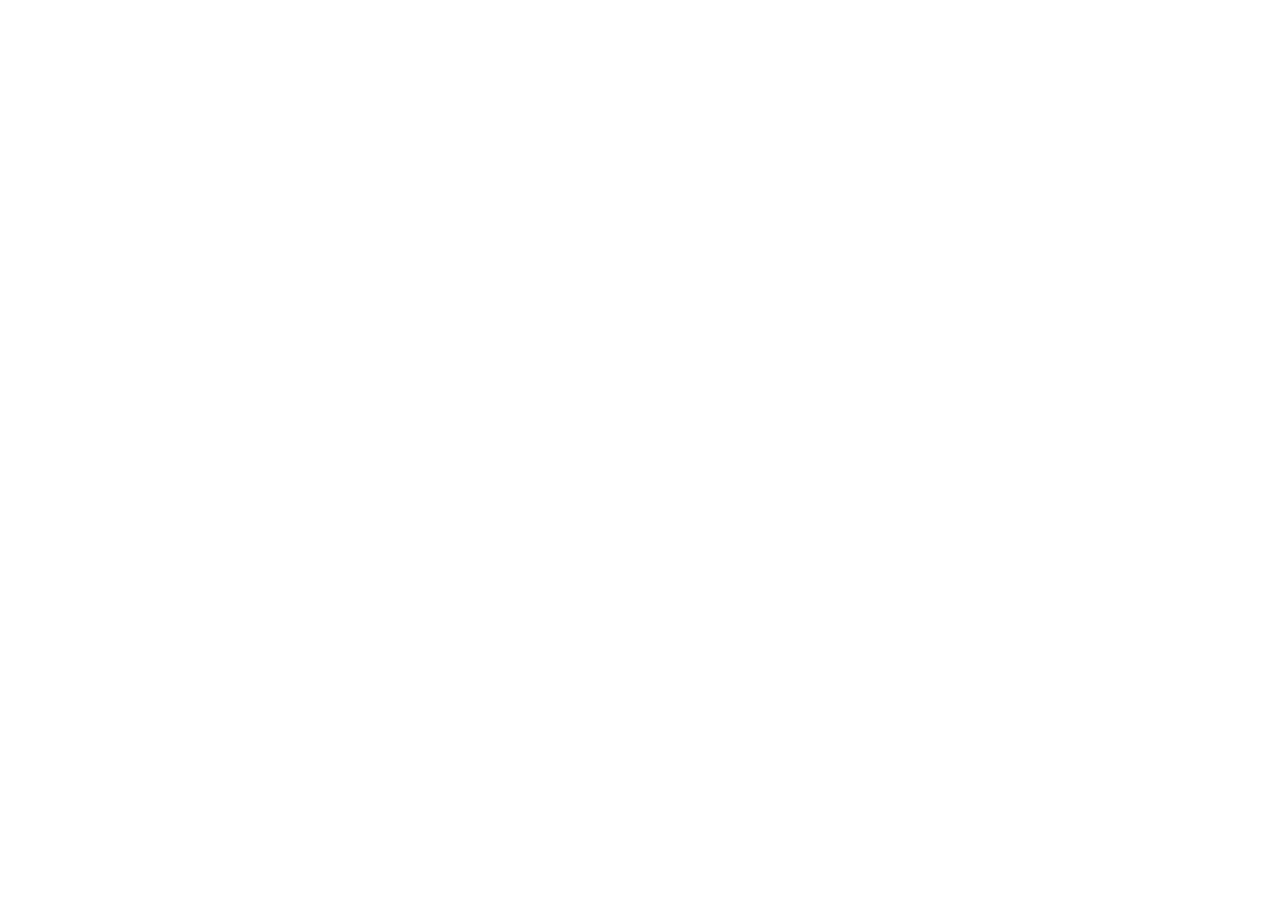
==== html/cart.html @ b4dd5003 "first commit" ====
<!DOCTYPE html>
<html lang="en">
<head>
    <meta charset="UTF-8">
    <meta name="viewport" content="width=device-width, initial-scale=1.0">
    <link rel="stylesheet" href="../css/reset.css">
    <link rel="stylesheet" href="../css/style.css">
    <link rel="stylesheet" href="https://cdnjs.cloudflare.com/ajax/libs/font-awesome/6.5.1/css/all.min.css" />
    <title>Cart</title>
</head>
<body>
    
</body>
</html>
---- css/style.css ----
html {
  font-size: 62.5%;
}

body {
  font-family: sans-serif;
  background-color: white;
  color: black;
}

.header {
  position: sticky;
  top: 0;
  z-index: 100;
  background-color: rgba(255, 255, 255, 0.85);
  backdrop-filter: blur(0.8rem);
  -webkit-backdrop-filter: blur(0.8rem);
}
.header .header-container {
  max-width: 128rem;
  margin: 0 auto;
  padding: 1.6rem 2rem;
  display: flex;
  align-items: center;
  justify-content: space-between;
  gap: 2rem;
}
.header .header-container .logo {
  font-size: 2.4rem;
  font-weight: 700;
  color: #ff6b35;
}
.header .header-container .nav {
  display: flex;
  gap: 2.4rem;
}
.header .header-container .nav a {
  font-size: 1.2rem;
  font-weight: 500;
  color: black;
}
.header .header-container .nav a:hover {
  color: #ff6b35;
}
.header .header-container .header-actions {
  display: flex;
  align-items: center;
  gap: 1.6rem;
}
.header .header-container .header-actions a {
  color: black;
}

.btn-primary {
  display: inline-block;
  background-color: #ff6b35;
  color: white;
  font-size: 1.4rem;
  font-weight: 600;
  padding: 1.6rem 3.8rem;
  border-radius: 3rem;
}
.btn-primary:hover {
  background-color: rgb(255, 77.1069306931, 12.2);
}

.hero {
  background-image: linear-gradient(rgba(0, 0, 0, 0.45), rgba(0, 0, 0, 0.45)), url(https://restaurant.stepacademy.ge/restaurant-food-spread.png);
  background-repeat: no-repeat;
  background-size: cover;
  background-position: center;
  min-height: 65vh;
  display: flex;
  flex-direction: column;
  align-items: center;
  justify-content: center;
  padding: 2rem;
  text-align: center;
}
.hero h1 {
  max-width: 90rem;
  margin: 0 auto 1.6rem;
  font-size: 4.8rem;
  font-weight: 700;
  color: white;
  line-height: 1.2;
}
.hero p {
  max-width: 60rem;
  margin: 0 auto 2.8rem;
  font-size: 1.8rem;
  color: white;
}

.popular-dishes {
  max-width: 128rem;
  margin: 0 auto;
  padding: 4rem 2rem;
  text-align: center;
}
.popular-dishes h2 {
  font-size: 3.2rem;
  font-weight: 700;
  margin-bottom: 3.2rem;
}/*# sourceMappingURL=style.css.map */
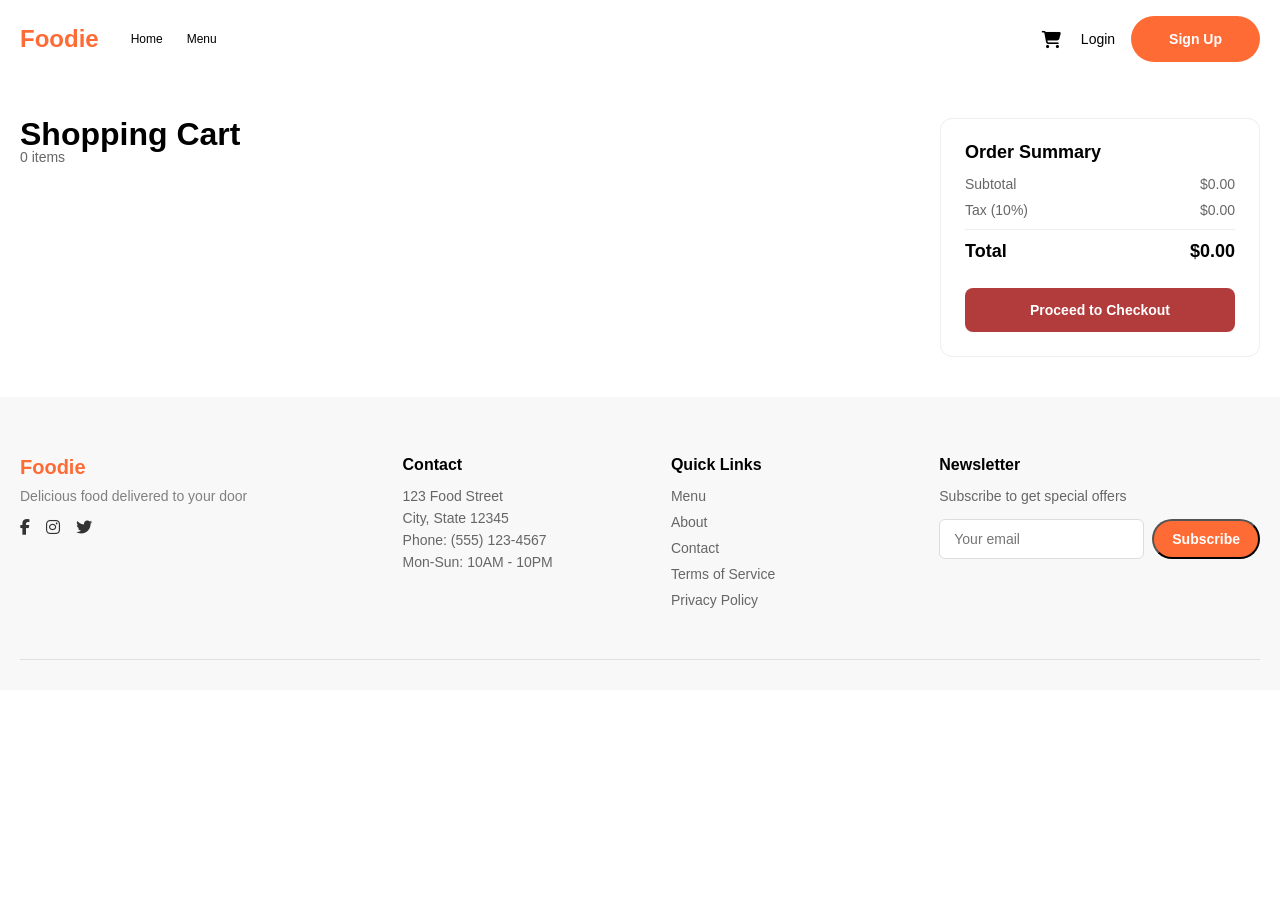
==== commit 989f95b5: "add cart markup and js" ====
--- a/html/cart.html
+++ b/html/cart.html
@@ -6,9 +6,131 @@
     <link rel="stylesheet" href="../css/reset.css">
     <link rel="stylesheet" href="../css/style.css">
     <link rel="stylesheet" href="https://cdnjs.cloudflare.com/ajax/libs/font-awesome/6.5.1/css/all.min.css" />
+    <link rel="stylesheet" href="../css/cart.css">
     <title>Cart</title>
 </head>
 <body>
-    
+    <header class="header">
+        <div class="header-container">
+            <div class="header-left">
+                <a href="../index.html" class="logo">Foodie</a>
+
+                <nav class="nav">
+                    <a href="../index.html">Home</a>
+                    <a href="./menu.html">Menu</a>
+                </nav>
+            </div>
+
+            <div class="header-right">
+                <div class="header-actions">
+                    <a href="./cart.html" class="cart-link">
+                        <i class="fa-solid fa-cart-shopping"></i>
+                        <span class="cart-badge" id="cartBadge" hidden></span>
+                    </a>
+                </div>
+
+                <div class="auth-buttons" id="authButtons" hidden>
+                    <a href="./login.html" class="btn-outline">Login</a>
+                    <a href="./register.html" class="btn-primary">Sign Up</a>
+                </div>
+
+                <div class="user-menu" id="userMenu" hidden>
+                    <button class="avatar-btn" id="avatarBtn" type="button">
+                        <i class="fa-solid fa-user"></i>
+                    </button>
+                    <div class="user-dropdown" id="userDropdown" hidden>
+                        <p class="dropdown-hello">Hello: <span id="userNameLabel"></span></p>
+                        <a href="./profile.html">Profile</a>
+                        <button id="logoutBtn" type="button">Logout</button>
+                    </div>
+                </div>
+            </div>
+        </div>
+    </header>
+
+    <main class="cart-page">
+        <div class="cart-layout">
+            <div class="cart-items">
+                <h1>Shopping Cart</h1>
+                <p class="results-count" id="cartItemCount">0 items</p>
+
+                <div id="cartItemsList"></div>
+            </div>
+
+            <aside class="order-summary">
+                <h2>Order Summary</h2>
+
+                <div class="summary-row">
+                    <span>Subtotal</span>
+                    <span id="subtotalValue">$0.00</span>
+                </div>
+                <div class="summary-row">
+                    <span>Tax (10%)</span>
+                    <span id="taxValue">$0.00</span>
+                </div>
+                <div class="summary-row summary-total">
+                    <span>Total</span>
+                    <span id="totalValue">$0.00</span>
+                </div>
+
+                <button class="btn-checkout" id="checkoutBtn" type="button">Proceed to Checkout</button>
+            </aside>
+        </div>
+    </main>
+
+    <div class="modal-backdrop" id="removeModalBackdrop" hidden>
+        <div class="modal">
+            <h3>Remove item?</h3>
+            <p>Are you sure you want to remove this item from your cart?</p>
+            <div class="modal-actions">
+                <button class="btn-cancel" id="removeCancelBtn" type="button">Cancel</button>
+                <button class="btn-danger" id="removeConfirmBtn" type="button">Remove</button>
+            </div>
+        </div>
+    </div>
+
+    <footer class="footer">
+        <div class="footer-container">
+            <div class="footer-brand">
+                <p class="footer-logo">Foodie</p>
+                <p>Delicious food delivered to your door</p>
+                <div class="footer-socials">
+                    <a href="#"><i class="fa-brands fa-facebook-f"></i></a>
+                    <a href="#"><i class="fa-brands fa-instagram"></i></a>
+                    <a href="#"><i class="fa-brands fa-twitter"></i></a>
+                </div>
+            </div>
+
+            <div class="footer-col">
+                <h3>Contact</h3>
+                <p>123 Food Street</p>
+                <p>City, State 12345</p>
+                <p>Phone: (555) 123-4567</p>
+                <p>Mon-Sun: 10AM - 10PM</p>
+            </div>
+
+            <div class="footer-col">
+                <h3>Quick Links</h3>
+                <a href="./menu.html">Menu</a>
+                <a href="#">About</a>
+                <a href="#">Contact</a>
+                <a href="#">Terms of Service</a>
+                <a href="#">Privacy Policy</a>
+            </div>
+
+            <div class="footer-col">
+                <h3>Newsletter</h3>
+                <p>Subscribe to get special offers</p>
+                <form class="newsletter-form">
+                    <input type="email" placeholder="Your email">
+                    <button type="submit" class="btn-primary">Subscribe</button>
+                </form>
+            </div>
+        </div>
+    </footer>
+
+    <script src="../js/config.js"></script>
+    <script src="../js/scipt.js"></script>
+    <script src="../js/cart.js"></script>
 </body>
-</html>+</html>
--- a/css/style.css
+++ b/css/style.css
@@ -17,13 +17,81 @@
   -webkit-backdrop-filter: blur(0.8rem);
 }
 .header .header-container {
-  max-width: 128rem;
+  max-width: 160rem;
   margin: 0 auto;
   padding: 1.6rem 2rem;
   display: flex;
   align-items: center;
   justify-content: space-between;
   gap: 2rem;
+}
+.header .header-container .fa-cart-shopping {
+  font-size: 1.7rem;
+}
+.header .header-container .header-left {
+  display: flex;
+  align-items: center;
+  gap: 3.2rem;
+}
+.header .header-container .header-right {
+  display: flex;
+  align-items: center;
+  gap: 2rem;
+}
+.header .header-container .auth-buttons {
+  display: flex;
+  align-items: center;
+  gap: 1.6rem;
+}
+.header .header-container .btn-outline {
+  color: black;
+  font-size: 1.4rem;
+  font-weight: 500;
+}
+.header .header-container .btn-outline:hover {
+  color: #ff6b35;
+}
+.header .header-container .user-menu {
+  position: relative;
+}
+.header .header-container .avatar-btn {
+  width: 3.6rem;
+  height: 3.6rem;
+  border-radius: 0.8rem;
+  background-color: #ff6b35;
+  color: white;
+  display: flex;
+  align-items: center;
+  justify-content: center;
+  font-size: 1.6rem;
+  cursor: pointer;
+}
+.header .header-container .user-dropdown {
+  position: absolute;
+  top: 100%;
+  right: 0;
+  margin-top: 0.8rem;
+  background-color: white;
+  border: 1px solid #eee;
+  border-radius: 0.8rem;
+  box-shadow: 0 0.4rem 1.6rem rgba(0, 0, 0, 0.1);
+  padding: 1.6rem;
+  min-width: 18rem;
+}
+.header .header-container .user-dropdown a, .header .header-container .user-dropdown button {
+  display: block;
+  width: 100%;
+  text-align: left;
+  padding: 0.8rem 0;
+  font-size: 1.4rem;
+  color: black;
+}
+.header .header-container .dropdown-hello {
+  font-weight: 700;
+  font-size: 1.4rem;
+  margin-bottom: 0.8rem;
+  padding-bottom: 0.8rem;
+  border-bottom: 1px solid #eee;
 }
 .header .header-container .logo {
   font-size: 2.4rem;
@@ -61,7 +129,7 @@
   border-radius: 3rem;
 }
 .btn-primary:hover {
-  background-color: rgb(255, 77.1069306931, 12.2);
+  background-color: rgb(255, 88.9469306931, 28.36);
 }
 
 .hero {
@@ -93,7 +161,7 @@
 }
 
 .popular-dishes {
-  max-width: 128rem;
+  max-width: 160rem;
   margin: 0 auto;
   padding: 4rem 2rem;
   text-align: center;
@@ -102,4 +170,209 @@
   font-size: 3.2rem;
   font-weight: 700;
   margin-bottom: 3.2rem;
+}
+.popular-dishes .dish-grid {
+  display: grid;
+  grid-template-columns: repeat(3, 1fr);
+  gap: 2rem;
+}
+.popular-dishes .dish-card {
+  text-align: left;
+  border-radius: 1.2rem;
+  overflow: hidden;
+  box-shadow: 0 0.8rem 2.4rem rgba(255, 107, 53, 0.35);
+  transition: transform 0.3s ease, box-shadow 0.3s ease;
+}
+.popular-dishes .dish-card:hover {
+  transform: translateY(-0.8rem);
+  box-shadow: 0 1.2rem 3.2rem rgba(255, 107, 53, 0.4);
+}
+.popular-dishes .dish-card img {
+  width: 100%;
+  height: 26rem;
+  -o-object-fit: cover;
+     object-fit: cover;
+}
+.popular-dishes .dish-card h3 {
+  font-size: 2rem;
+  font-weight: 600;
+  margin: 1.6rem 1.6rem 0.4rem;
+}
+.popular-dishes .dish-card .rating {
+  font-size: 1.4rem;
+  color: #ff6b35;
+  margin: 0 1.6rem;
+}
+.popular-dishes .dish-card .price {
+  font-size: 1.8rem;
+  font-weight: 700;
+  color: #ff6b35;
+  margin: 0.8rem 1.6rem 1.6rem;
+}
+.popular-dishes .dish-card .btn-primary {
+  display: block;
+  width: calc(100% - 3.2rem);
+  margin: 0 1.6rem 1.6rem;
+  padding: 1.2rem 0;
+  text-align: center;
+}
+
+.story .story-container {
+  max-width: 160rem;
+  margin: 0 auto;
+  padding: 4rem 2rem;
+  display: flex;
+  gap: 4rem;
+}
+.story .story-container .photo-container {
+  flex: 1 1 45rem;
+  max-width: 85rem;
+}
+.story .story-container .photo-container img {
+  width: 100%;
+  height: 40rem;
+  border-radius: 0.8rem;
+  -o-object-fit: cover;
+     object-fit: cover;
+}
+.story .story-container .right-side {
+  max-width: 65rem;
+  min-width: 32rem;
+  width: 100%;
+  flex: 1;
+}
+.story .story-container .right-side h2 {
+  font-size: clamp(2.7rem, 5vw, 3rem);
+  font-family: sans-serif;
+  font-weight: 800;
+  margin-bottom: 1.6rem;
+}
+.story .story-container .right-side p {
+  font-size: clamp(1rem, 5vw, 1.5rem);
+  line-height: 1.6;
+  margin-bottom: 1.6rem;
+}
+
+@media (max-width: 980px) {
+  .popular-dishes .dish-grid {
+    grid-template-columns: repeat(2, 1fr);
+  }
+}
+@media (max-width: 780px) {
+  .story .story-container {
+    flex-direction: column;
+  }
+  .story .story-container .photo-container img {
+    height: auto;
+    aspect-ratio: 16/10;
+  }
+  .popular-dishes .dish-grid {
+    grid-template-columns: repeat(1, 1fr);
+  }
+  .story .story-container .photo-container {
+    flex: 1 1 18rem;
+  }
+}
+.footer {
+  background-color: #f8f8f8;
+  padding: 6rem 2rem 3rem;
+}
+.footer .footer-container {
+  max-width: 160rem;
+  margin: 0 auto;
+  display: grid;
+  grid-template-columns: 1.5fr 1fr 1fr 1fr;
+  gap: 4rem;
+  padding-bottom: 4rem;
+  border-bottom: 1px solid #e0e0e0;
+}
+.footer .footer-brand .footer-logo {
+  font-size: 2rem;
+  font-weight: 700;
+  color: #ff6b35;
+  margin-bottom: 1.2rem;
+}
+.footer .footer-brand p {
+  color: gray;
+  font-size: 1.4rem;
+  margin-bottom: 1.6rem;
+}
+.footer .footer-brand .footer-socials {
+  display: flex;
+  gap: 1.6rem;
+}
+.footer .footer-brand .footer-socials a {
+  color: #333;
+  font-size: 1.6rem;
+}
+.footer .footer-brand .footer-socials a:hover {
+  color: #ff6b35;
+}
+.footer .footer-col h3 {
+  font-size: 1.6rem;
+  font-weight: 700;
+  margin-bottom: 1.6rem;
+}
+.footer .footer-col p {
+  color: #666;
+  font-size: 1.4rem;
+  margin-bottom: 0.8rem;
+}
+.footer .footer-col a {
+  display: block;
+  color: #666;
+  font-size: 1.4rem;
+  margin-bottom: 1.2rem;
+}
+.footer .footer-col a:hover {
+  color: #ff6b35;
+}
+.footer .newsletter-form {
+  display: flex;
+  gap: 0.8rem;
+  margin-top: 1.6rem;
+}
+.footer .newsletter-form input {
+  flex: 1;
+  padding: 1rem 1.4rem;
+  border: 1px solid #ddd;
+  border-radius: 0.6rem;
+  font-size: 1.4rem;
+  font-family: sans-serif;
+}
+.footer .newsletter-form .btn-primary {
+  padding: 1rem 1.8rem;
+  white-space: nowrap;
+}
+
+.alert {
+  position: fixed;
+  top: 2rem;
+  right: 2rem;
+  background-color: white;
+  border: 1px solid #eee;
+  border-radius: 0.8rem;
+  box-shadow: 0 0.4rem 1.6rem rgba(0, 0, 0, 0.1);
+  padding: 1.6rem 2rem;
+  max-width: 32rem;
+  z-index: 1000;
+}
+.alert .alert-title {
+  font-weight: 700;
+  margin-bottom: 0.4rem;
+}
+.alert .alert-message {
+  color: #666;
+  font-size: 1.4rem;
+}
+
+@media (max-width: 780px) {
+  .footer .footer-container {
+    grid-template-columns: 1fr 1fr;
+  }
+}
+@media (max-width: 480px) {
+  .footer .footer-container {
+    grid-template-columns: 1fr;
+  }
 }/*# sourceMappingURL=style.css.map */
--- a/css/cart.css
+++ b/css/cart.css
@@ -0,0 +1,210 @@
+.cart-page {
+  max-width: 128rem;
+  margin: 0 auto;
+  padding: 4rem 2rem;
+}
+
+.cart-layout {
+  display: flex;
+  align-items: flex-start;
+  gap: 3.2rem;
+}
+
+.cart-items {
+  flex: 1;
+  min-width: 0;
+}
+.cart-items h1 {
+  font-size: 3.2rem;
+  font-weight: 700;
+}
+.cart-items .results-count {
+  color: #666;
+  font-size: 1.4rem;
+  margin-bottom: 2.4rem;
+}
+
+.cart-item {
+  display: flex;
+  align-items: center;
+  gap: 1.6rem;
+  padding: 1.6rem;
+  border: 1px solid #eee;
+  border-radius: 1.2rem;
+  margin-bottom: 1.6rem;
+  position: relative;
+}
+.cart-item img {
+  width: 8rem;
+  height: 8rem;
+  object-fit: cover;
+  border-radius: 0.8rem;
+  flex-shrink: 0;
+}
+.cart-item .cart-item-info {
+  flex: 1;
+  min-width: 0;
+}
+.cart-item .cart-item-info h3 {
+  font-size: 1.6rem;
+  font-weight: 600;
+}
+.cart-item .cart-item-info p {
+  font-size: 1.3rem;
+  color: #666;
+  margin: 0.4rem 0 1.2rem;
+}
+.cart-item .cart-item-qty {
+  display: flex;
+  align-items: center;
+  gap: 1.2rem;
+}
+.cart-item .cart-item-qty button {
+  width: 2.8rem;
+  height: 2.8rem;
+  border: 1px solid #e0e0e0;
+  border-radius: 0.6rem;
+  background-color: white;
+  cursor: pointer;
+  font-size: 1.6rem;
+}
+.cart-item .cart-item-qty span {
+  font-size: 1.4rem;
+  font-weight: 600;
+  min-width: 1.6rem;
+  text-align: center;
+}
+.cart-item .cart-item-price {
+  text-align: right;
+  flex-shrink: 0;
+  margin-left: 1.6rem;
+}
+.cart-item .cart-item-price .price-each {
+  font-size: 1.3rem;
+  color: #666;
+}
+.cart-item .cart-item-price .price-total {
+  font-size: 1.6rem;
+  font-weight: 700;
+  color: #ff6b35;
+  margin-top: 0.4rem;
+}
+.cart-item .cart-item-remove {
+  position: absolute;
+  top: 1.2rem;
+  right: 1.2rem;
+  border: none;
+  background: none;
+  color: #c0392b;
+  font-size: 1.6rem;
+  cursor: pointer;
+}
+
+.order-summary {
+  flex: 0 0 32rem;
+  border: 1px solid #eee;
+  border-radius: 1.2rem;
+  padding: 2.4rem;
+}
+.order-summary h2 {
+  font-size: 1.8rem;
+  font-weight: 700;
+  margin-bottom: 1.6rem;
+}
+
+.summary-row {
+  display: flex;
+  justify-content: space-between;
+  font-size: 1.4rem;
+  margin-bottom: 1.2rem;
+  color: #666;
+}
+
+.summary-total {
+  font-size: 1.8rem;
+  font-weight: 700;
+  color: black;
+  border-top: 1px solid #eee;
+  padding-top: 1.2rem;
+}
+
+.btn-checkout {
+  width: 100%;
+  margin-top: 1.6rem;
+  padding: 1.4rem;
+  border: none;
+  border-radius: 0.8rem;
+  background-color: #b23b3b;
+  color: white;
+  font-size: 1.4rem;
+  font-weight: 600;
+  cursor: pointer;
+}
+.btn-checkout:hover {
+  background-color: rgb(57.7870439315%, 19.1541325391%, 19.1541325391%);
+}
+
+.modal-backdrop {
+  position: fixed;
+  inset: 0;
+  z-index: 300;
+  background-color: rgba(0, 0, 0, 0.5);
+  display: flex;
+  align-items: center;
+  justify-content: center;
+}
+
+.modal {
+  background-color: white;
+  border-radius: 1.2rem;
+  padding: 2.4rem;
+  max-width: 38rem;
+  width: 90%;
+  text-align: center;
+}
+.modal h3 {
+  font-size: 1.8rem;
+  font-weight: 700;
+  margin-bottom: 0.8rem;
+}
+.modal p {
+  font-size: 1.4rem;
+  color: #666;
+  margin-bottom: 2rem;
+}
+
+.modal-actions {
+  display: flex;
+  gap: 1.2rem;
+}
+.modal-actions button {
+  flex: 1;
+  padding: 1rem;
+  border-radius: 0.8rem;
+  font-size: 1.4rem;
+  cursor: pointer;
+}
+
+.btn-cancel {
+  border: 1px solid #e0e0e0;
+  background-color: white;
+  color: black;
+}
+
+.btn-danger {
+  border: none;
+  background-color: #c0392b;
+  color: white;
+}
+
+@media (max-width: 780px) {
+  .cart-layout {
+    flex-direction: column;
+  }
+  .order-summary {
+    flex: 1;
+    width: 100%;
+  }
+}
+
+/*# sourceMappingURL=cart.css.map */
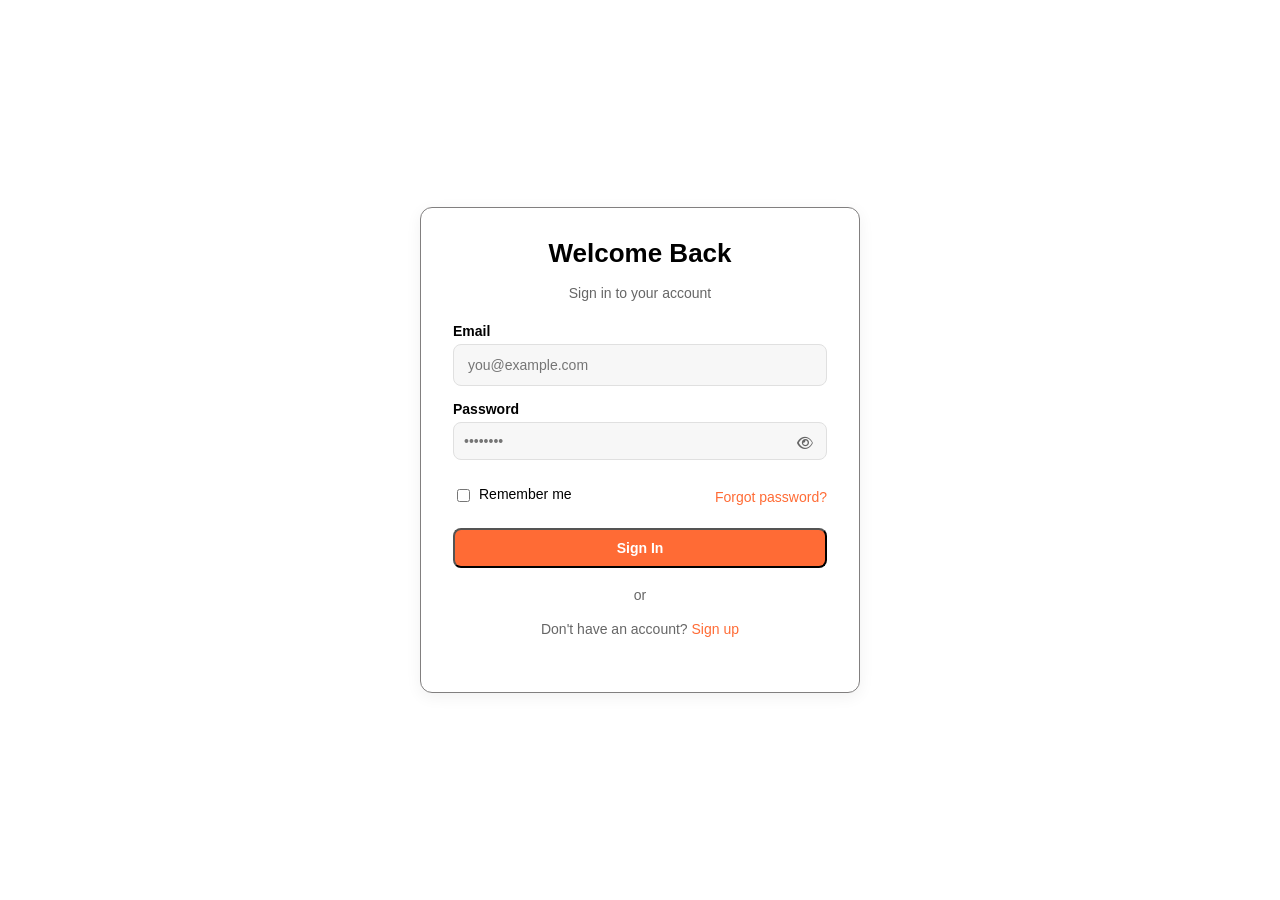
==== commit 6b456dd0: "add burger menu and fix responsive" ====
--- a/html/cart.html
+++ b/html/cart.html
@@ -15,7 +15,10 @@
             <div class="header-left">
                 <a href="../index.html" class="logo">Foodie</a>
 
-                <nav class="nav">
+                <nav class="nav" id="mainNav">
+                    <button class="nav-close-btn" id="navCloseBtn" type="button" aria-label="Close menu">
+                        <i class="fa-solid fa-xmark"></i>
+                    </button>
                     <a href="../index.html">Home</a>
                     <a href="./menu.html">Menu</a>
                 </nav>
@@ -44,9 +47,15 @@
                         <button id="logoutBtn" type="button">Logout</button>
                     </div>
                 </div>
+
+                <button class="burger-btn" id="burgerBtn" type="button" aria-label="Menu">
+                    <i class="fa-solid fa-bars"></i>
+                </button>
             </div>
         </div>
     </header>
+
+    <div class="nav-backdrop" id="navBackdrop"></div>
 
     <main class="cart-page">
         <div class="cart-layout">
--- a/css/style.css
+++ b/css/style.css
@@ -1,5 +1,6 @@
 html {
   font-size: 62.5%;
+  overflow-y: scroll;
 }
 
 body {
@@ -13,6 +14,12 @@
   top: 0;
   z-index: 100;
   background-color: rgba(255, 255, 255, 0.85);
+}
+.header::before {
+  content: "";
+  position: absolute;
+  inset: 0;
+  z-index: -1;
   backdrop-filter: blur(0.8rem);
   -webkit-backdrop-filter: blur(0.8rem);
 }
@@ -110,6 +117,9 @@
 .header .header-container .nav a:hover {
   color: #ff6b35;
 }
+.header .header-container .nav .nav-close-btn {
+  display: none;
+}
 .header .header-container .header-actions {
   display: flex;
   align-items: center;
@@ -117,6 +127,16 @@
 }
 .header .header-container .header-actions a {
   color: black;
+}
+.header .header-container .burger-btn {
+  display: none;
+  align-items: center;
+  justify-content: center;
+  width: 3.6rem;
+  height: 3.6rem;
+  font-size: 1.8rem;
+  color: black;
+  cursor: pointer;
 }
 
 .btn-primary {
@@ -129,7 +149,7 @@
   border-radius: 3rem;
 }
 .btn-primary:hover {
-  background-color: rgb(255, 88.9469306931, 28.36);
+  background-color: rgb(100%, 34.8811492914%, 11.1215686275%);
 }
 
 .hero {
@@ -183,6 +203,10 @@
   box-shadow: 0 0.8rem 2.4rem rgba(255, 107, 53, 0.35);
   transition: transform 0.3s ease, box-shadow 0.3s ease;
 }
+.popular-dishes .dish-card a {
+  display: block;
+  color: inherit;
+}
 .popular-dishes .dish-card:hover {
   transform: translateY(-0.8rem);
   box-shadow: 0 1.2rem 3.2rem rgba(255, 107, 53, 0.4);
@@ -190,8 +214,7 @@
 .popular-dishes .dish-card img {
   width: 100%;
   height: 26rem;
-  -o-object-fit: cover;
-     object-fit: cover;
+  object-fit: cover;
 }
 .popular-dishes .dish-card h3 {
   font-size: 2rem;
@@ -232,8 +255,7 @@
   width: 100%;
   height: 40rem;
   border-radius: 0.8rem;
-  -o-object-fit: cover;
-     object-fit: cover;
+  object-fit: cover;
 }
 .story .story-container .right-side {
   max-width: 65rem;
@@ -345,27 +367,101 @@
   white-space: nowrap;
 }
 
+@keyframes alert-slide-down {
+  from {
+    transform: translate(-50%, -100%);
+    opacity: 0;
+  }
+  to {
+    transform: translate(-50%, 0);
+    opacity: 1;
+  }
+}
 .alert {
   position: fixed;
   top: 2rem;
-  right: 2rem;
+  left: 50%;
+  transform: translate(-50%, 0);
   background-color: white;
   border: 1px solid #eee;
-  border-radius: 0.8rem;
-  box-shadow: 0 0.4rem 1.6rem rgba(0, 0, 0, 0.1);
-  padding: 1.6rem 2rem;
-  max-width: 32rem;
+  border-radius: 1.2rem;
+  box-shadow: 0 0.8rem 2.4rem rgba(0, 0, 0, 0.15);
+  padding: 2.4rem 3.2rem;
+  width: min(37rem, 90vw);
   z-index: 1000;
+  text-align: center;
+  animation: alert-slide-down 0.4s ease-out;
 }
 .alert .alert-title {
-  font-weight: 700;
-  margin-bottom: 0.4rem;
+  font-size: 1.8rem;
+  font-weight: 700;
+  margin-bottom: 0.8rem;
 }
 .alert .alert-message {
   color: #666;
-  font-size: 1.4rem;
-}
-
+  font-size: 1.5rem;
+}
+
+@media (max-width: 770px) {
+  .header .header-container .burger-btn {
+    display: inline-flex;
+    border: none;
+  }
+  .header .header-container .nav {
+    position: fixed;
+    top: 0;
+    right: 0;
+    z-index: 200;
+    width: min(28rem, 80vw);
+    height: 100%;
+    flex-direction: column;
+    align-items: stretch;
+    gap: 0;
+    background-color: white;
+    box-shadow: -0.4rem 0 1.6rem rgba(150, 149, 149, 0.15);
+    padding: 2rem 2.4rem 2.4rem;
+    overflow-y: auto;
+    transform: translateX(100%);
+  }
+  .header .header-container .nav.nav-open {
+    transform: translateX(0);
+  }
+  .header .header-container .nav.nav-animating {
+    transition: transform 0.3s ease;
+  }
+  .header .header-container .nav a {
+    padding: 1.4rem 0;
+    font-size: 1.5rem;
+    border-bottom: 1px solid #f0f0f0;
+  }
+  .header .header-container .nav a:last-child {
+    border-bottom: none;
+  }
+  .header .header-container .nav .nav-close-btn {
+    display: flex;
+    align-self: flex-end;
+    align-items: center;
+    justify-content: center;
+    width: 3.2rem;
+    height: 3.2rem;
+    margin-bottom: 1.6rem;
+    border: none;
+    background: none;
+    color: black;
+    font-size: 1.8rem;
+    cursor: pointer;
+  }
+  .nav-backdrop {
+    display: none;
+    position: fixed;
+    inset: 0;
+    z-index: 90;
+    background-color: rgba(0, 0, 0, 0.4);
+  }
+  .nav-backdrop.nav-open {
+    display: block;
+  }
+}
 @media (max-width: 780px) {
   .footer .footer-container {
     grid-template-columns: 1fr 1fr;
@@ -375,4 +471,6 @@
   .footer .footer-container {
     grid-template-columns: 1fr;
   }
-}/*# sourceMappingURL=style.css.map */+}
+
+/*# sourceMappingURL=style.css.map */
--- a/css/cart.css
+++ b/css/cart.css
@@ -200,11 +200,36 @@
 @media (max-width: 780px) {
   .cart-layout {
     flex-direction: column;
+    align-items: stretch;
   }
   .order-summary {
     flex: 1;
     width: 100%;
   }
+  .cart-item {
+    flex-direction: column;
+    align-items: stretch;
+  }
+  .cart-item img {
+    order: 0;
+    width: 100%;
+    height: auto;
+  }
+  .cart-item .cart-item-remove {
+    order: 1;
+    position: static;
+    align-self: flex-end;
+    margin-top: 0.8rem;
+  }
+  .cart-item .cart-item-info {
+    order: 2;
+  }
+  .cart-item .cart-item-price {
+    order: 3;
+    text-align: left;
+    margin-left: 0;
+    margin-top: 0.8rem;
+  }
 }
 
 /*# sourceMappingURL=cart.css.map */
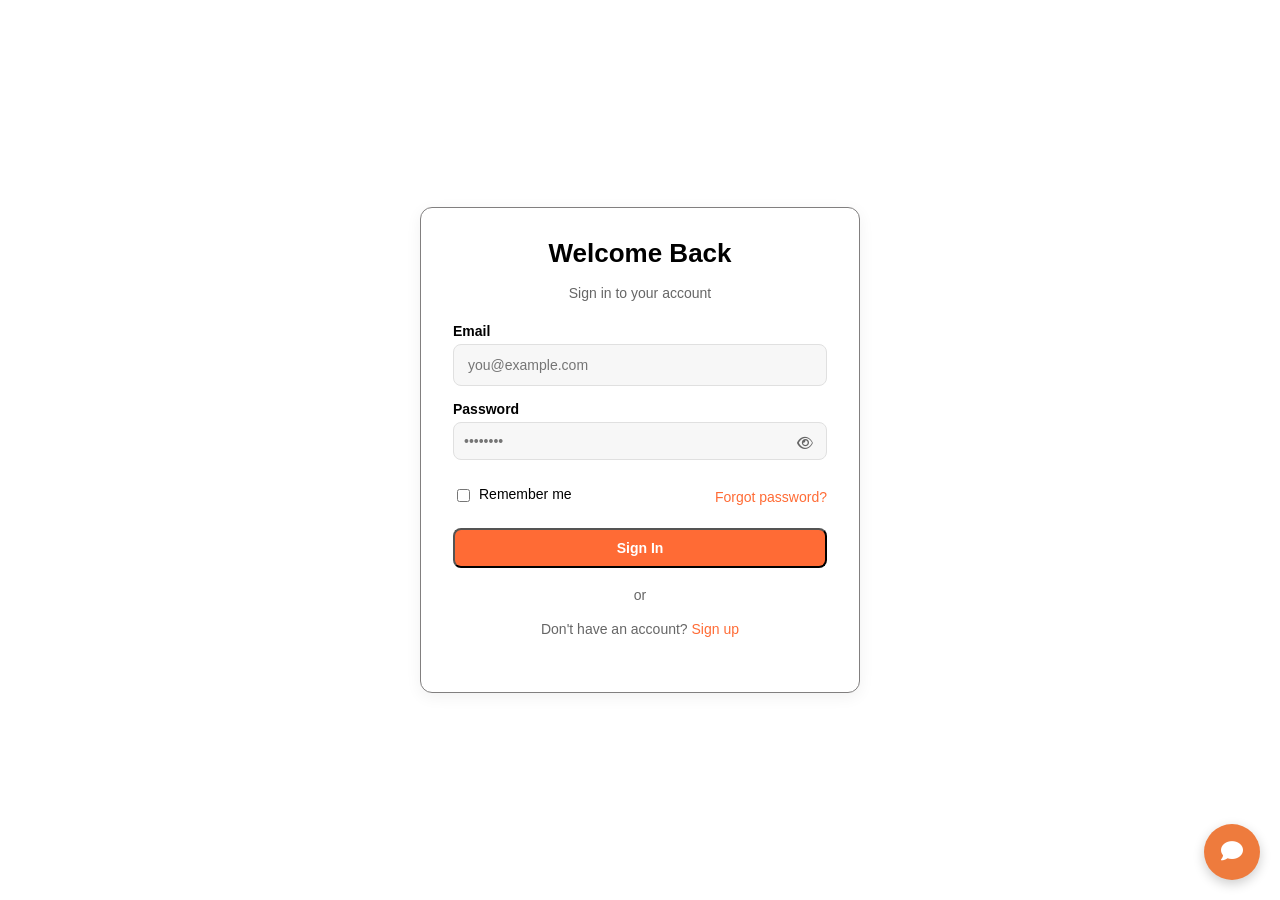
==== commit e1bdf38d: "add chatbot icon and  Ui" ====
--- a/html/cart.html
+++ b/html/cart.html
@@ -7,6 +7,7 @@
     <link rel="stylesheet" href="../css/style.css">
     <link rel="stylesheet" href="https://cdnjs.cloudflare.com/ajax/libs/font-awesome/6.5.1/css/all.min.css" />
     <link rel="stylesheet" href="../css/cart.css">
+    <link rel="stylesheet" href="../css/chatbot.css">
     <title>Cart</title>
 </head>
 <body>
@@ -29,6 +30,10 @@
                     <a href="./cart.html" class="cart-link">
                         <i class="fa-solid fa-cart-shopping"></i>
                         <span class="cart-badge" id="cartBadge" hidden></span>
+                    </a>
+
+                    <a href="./admin/products.html" class="admin-panel-link" id="adminPanelLink" hidden title="Admin Panel">
+                        <i class="fa-solid fa-user-shield"></i>
                     </a>
                 </div>
 
@@ -141,5 +146,6 @@
     <script src="../js/config.js"></script>
     <script src="../js/scipt.js"></script>
     <script src="../js/cart.js"></script>
+    <script src="../js/chatbot.js"></script>
 </body>
 </html>
--- a/css/style.css
+++ b/css/style.css
@@ -7,6 +7,20 @@
   font-family: sans-serif;
   background-color: white;
   color: black;
+}
+
+body.admin-mode {
+  background-color: rgb(147, 147, 147);
+}
+
+.admin-mode-banner {
+  background-color: #ff6b35;
+  color: white;
+  text-align: center;
+  font-size: 2rem;
+  font-weight: 700;
+  letter-spacing: 0.05em;
+  padding: 0.8rem;
 }
 
 .header {
@@ -34,6 +48,13 @@
 }
 .header .header-container .fa-cart-shopping {
   font-size: 1.7rem;
+}
+.header .header-container .admin-panel-link {
+  font-size: 1.7rem;
+  color: black;
+}
+.header .header-container .admin-panel-link:hover {
+  color: #ff6b35;
 }
 .header .header-container .header-left {
   display: flex;
@@ -149,7 +170,7 @@
   border-radius: 3rem;
 }
 .btn-primary:hover {
-  background-color: rgb(100%, 34.8811492914%, 11.1215686275%);
+  background-color: rgb(255, 88.9469306931, 28.36);
 }
 
 .hero {
@@ -200,6 +221,7 @@
   text-align: left;
   border-radius: 1.2rem;
   overflow: hidden;
+  background-color: white;
   box-shadow: 0 0.8rem 2.4rem rgba(255, 107, 53, 0.35);
   transition: transform 0.3s ease, box-shadow 0.3s ease;
 }
@@ -214,7 +236,8 @@
 .popular-dishes .dish-card img {
   width: 100%;
   height: 26rem;
-  object-fit: cover;
+  -o-object-fit: cover;
+     object-fit: cover;
 }
 .popular-dishes .dish-card h3 {
   font-size: 2rem;
@@ -225,6 +248,11 @@
   font-size: 1.4rem;
   color: #ff6b35;
   margin: 0 1.6rem;
+}
+.popular-dishes .dish-card .spiciness {
+  font-size: 1.4rem;
+  color: #e53935;
+  margin: 0.4rem 1.6rem 0;
 }
 .popular-dishes .dish-card .price {
   font-size: 1.8rem;
@@ -255,7 +283,8 @@
   width: 100%;
   height: 40rem;
   border-radius: 0.8rem;
-  object-fit: cover;
+  -o-object-fit: cover;
+     object-fit: cover;
 }
 .story .story-container .right-side {
   max-width: 65rem;
@@ -471,6 +500,4 @@
   .footer .footer-container {
     grid-template-columns: 1fr;
   }
-}
-
-/*# sourceMappingURL=style.css.map */
+}/*# sourceMappingURL=style.css.map */
--- a/css/cart.css
+++ b/css/cart.css
@@ -37,7 +37,8 @@
 .cart-item img {
   width: 8rem;
   height: 8rem;
-  object-fit: cover;
+  -o-object-fit: cover;
+     object-fit: cover;
   border-radius: 0.8rem;
   flex-shrink: 0;
 }
@@ -141,7 +142,7 @@
   cursor: pointer;
 }
 .btn-checkout:hover {
-  background-color: rgb(57.7870439315%, 19.1541325391%, 19.1541325391%);
+  background-color: rgb(147.3569620253, 48.8430379747, 48.8430379747);
 }
 
 .modal-backdrop {
@@ -230,6 +231,4 @@
     margin-left: 0;
     margin-top: 0.8rem;
   }
-}
-
-/*# sourceMappingURL=cart.css.map */
+}/*# sourceMappingURL=cart.css.map */
--- a/css/chatbot.css
+++ b/css/chatbot.css
@@ -0,0 +1,99 @@
+.chat-widget {
+  position: fixed;
+  bottom: 2rem;
+  right: 2rem;
+  z-index: 1000;
+}
+
+.chat-toggle-btn {
+  width: 5.6rem;
+  height: 5.6rem;
+  border-radius: 50%;
+  border: none;
+  background: #ee7b3d;
+  color: #fff;
+  font-size: 2.2rem;
+  cursor: pointer;
+  box-shadow: 0 0.4rem 1.2rem rgba(0, 0, 0, 0.2);
+}
+
+.chat-panel {
+  position: absolute;
+  bottom: 6.8rem;
+  right: 0;
+  width: 32rem;
+  height: 46rem;
+  background: #fff;
+  border-radius: 1.2rem;
+  box-shadow: 0 0.8rem 2.4rem rgba(0, 0, 0, 0.2);
+  display: flex;
+  flex-direction: column;
+  overflow: hidden;
+}
+
+.chat-panel-header {
+  background: #ee7b3d;
+  color: #fff;
+  padding: 1.2rem 1.6rem;
+  display: flex;
+  justify-content: space-between;
+  align-items: center;
+  font-weight: 600;
+}
+.chat-panel-header button {
+  background: none;
+  border: none;
+  color: #fff;
+  cursor: pointer;
+  font-size: 1.6rem;
+}
+
+.chat-messages {
+  flex: 1;
+  overflow-y: auto;
+  padding: 1.2rem;
+  display: flex;
+  flex-direction: column;
+  gap: 0.8rem;
+}
+
+.chat-bubble {
+  max-width: 80%;
+  padding: 0.8rem 1.2rem;
+  border-radius: 1rem;
+  font-size: 1.4rem;
+  line-height: 1.4;
+}
+
+.chat-bubble-user {
+  align-self: flex-end;
+  background: #ee7b3d;
+  color: #fff;
+}
+
+.chat-bubble-assistant {
+  align-self: flex-start;
+  background: #f1f1f1;
+  color: #222;
+}
+
+.chat-form {
+  display: flex;
+  border-top: 0.1rem solid #eee;
+}
+.chat-form input {
+  flex: 1;
+  border: none;
+  padding: 1.2rem;
+  font-size: 1.4rem;
+}
+.chat-form input:focus {
+  outline: none;
+}
+.chat-form button {
+  border: none;
+  background: #ee7b3d;
+  color: #fff;
+  width: 4.8rem;
+  cursor: pointer;
+}/*# sourceMappingURL=chatbot.css.map */
